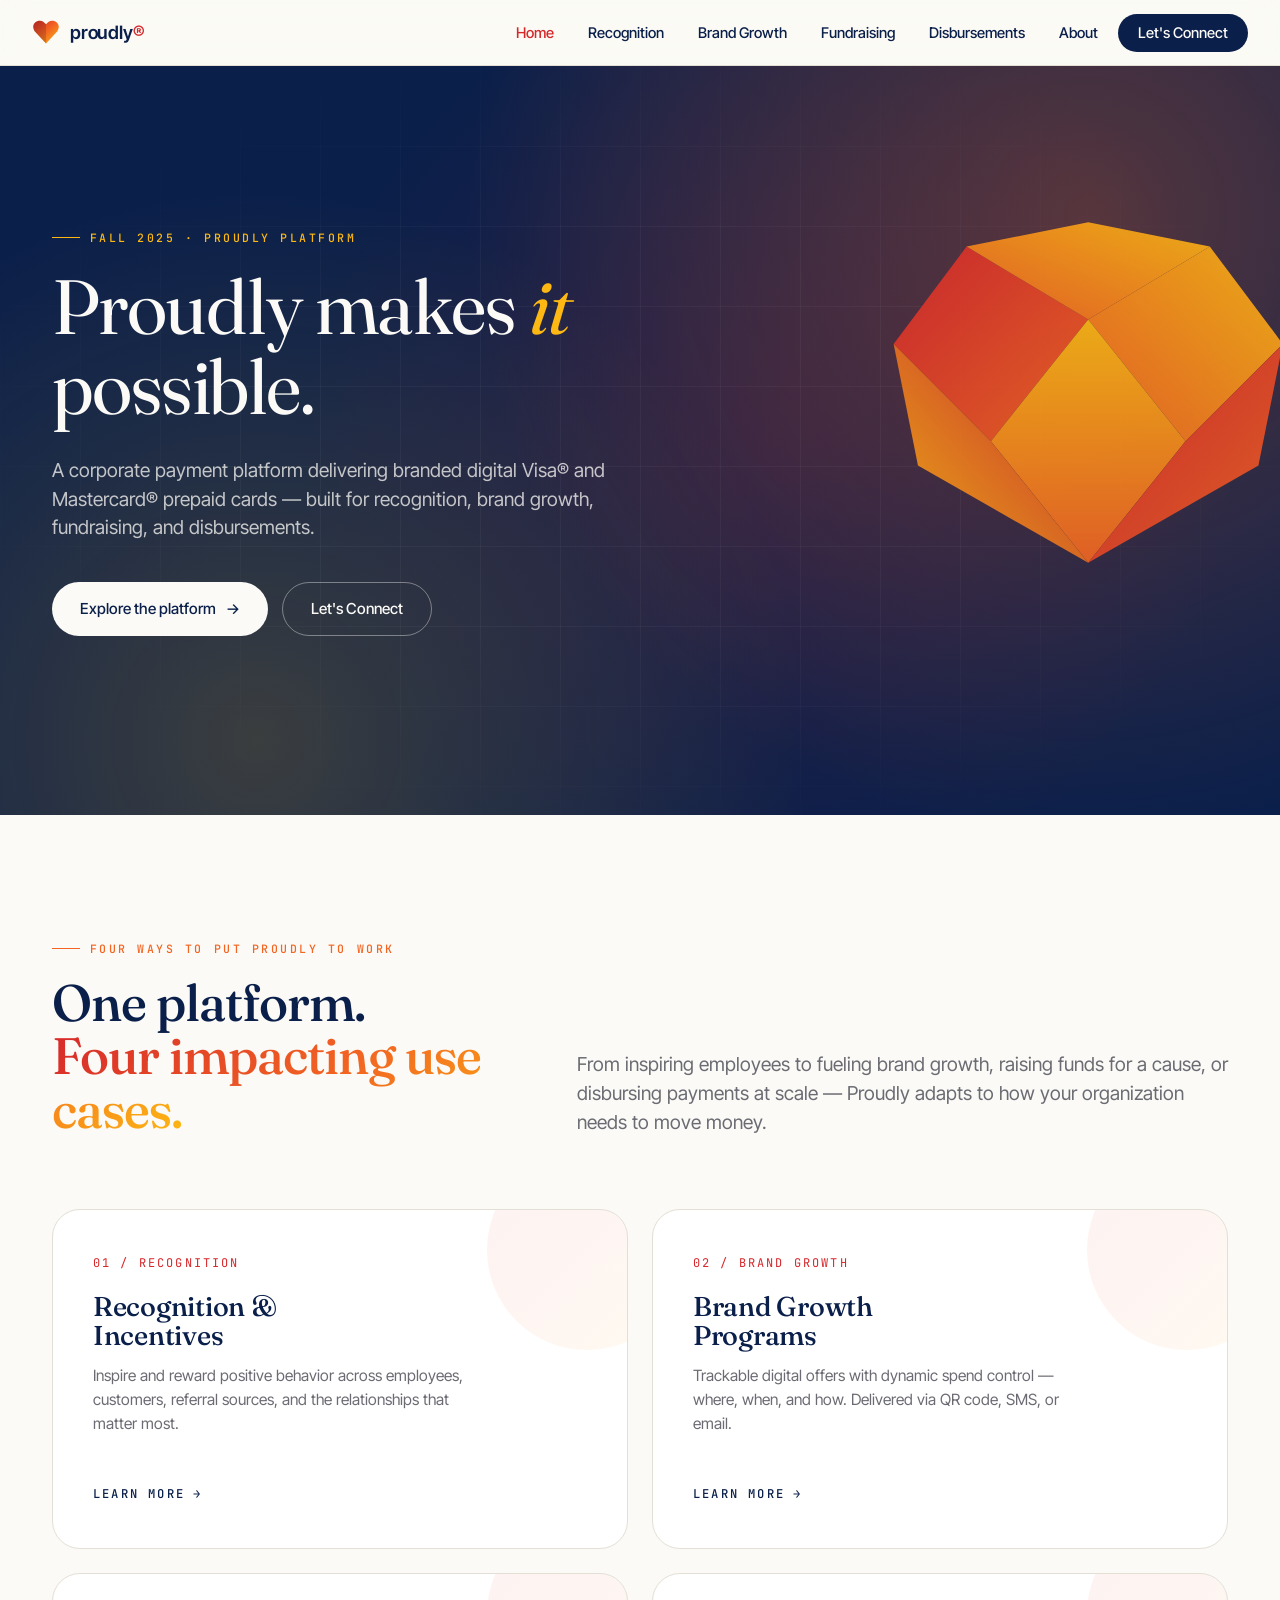
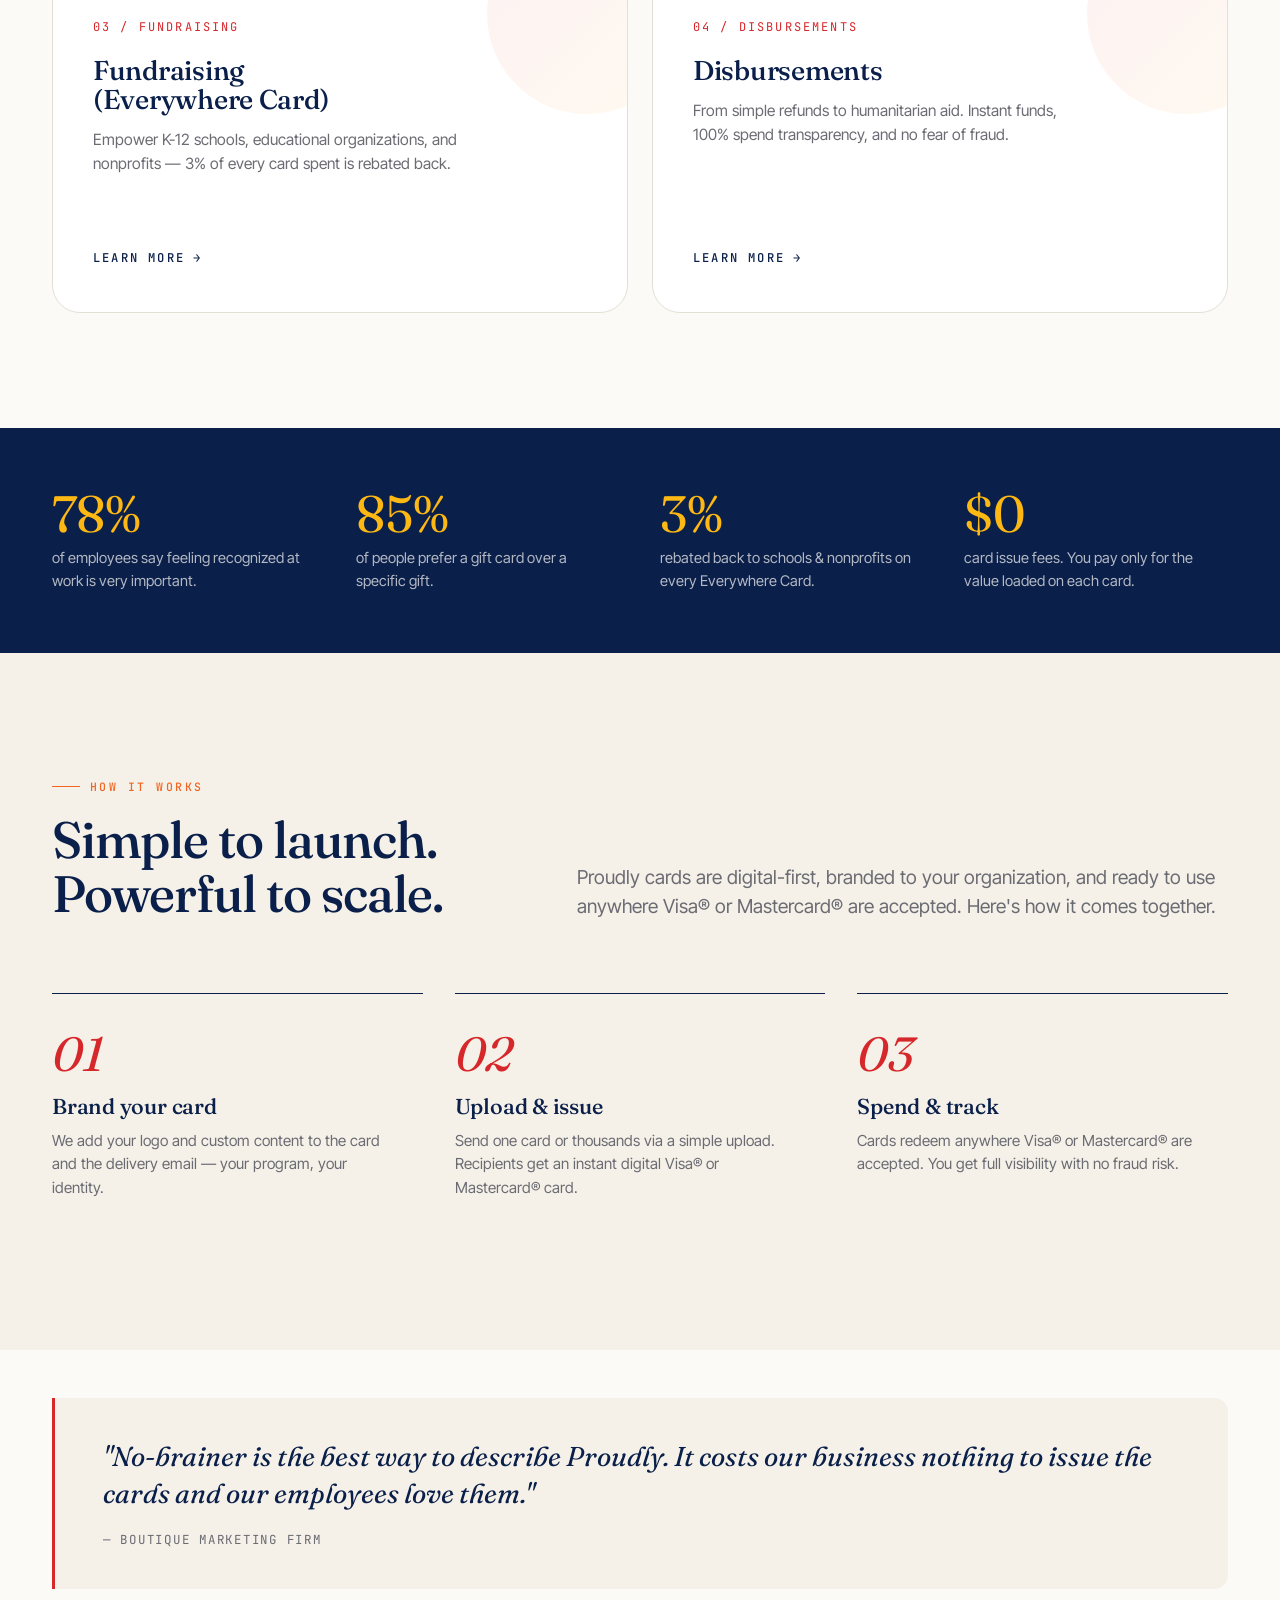
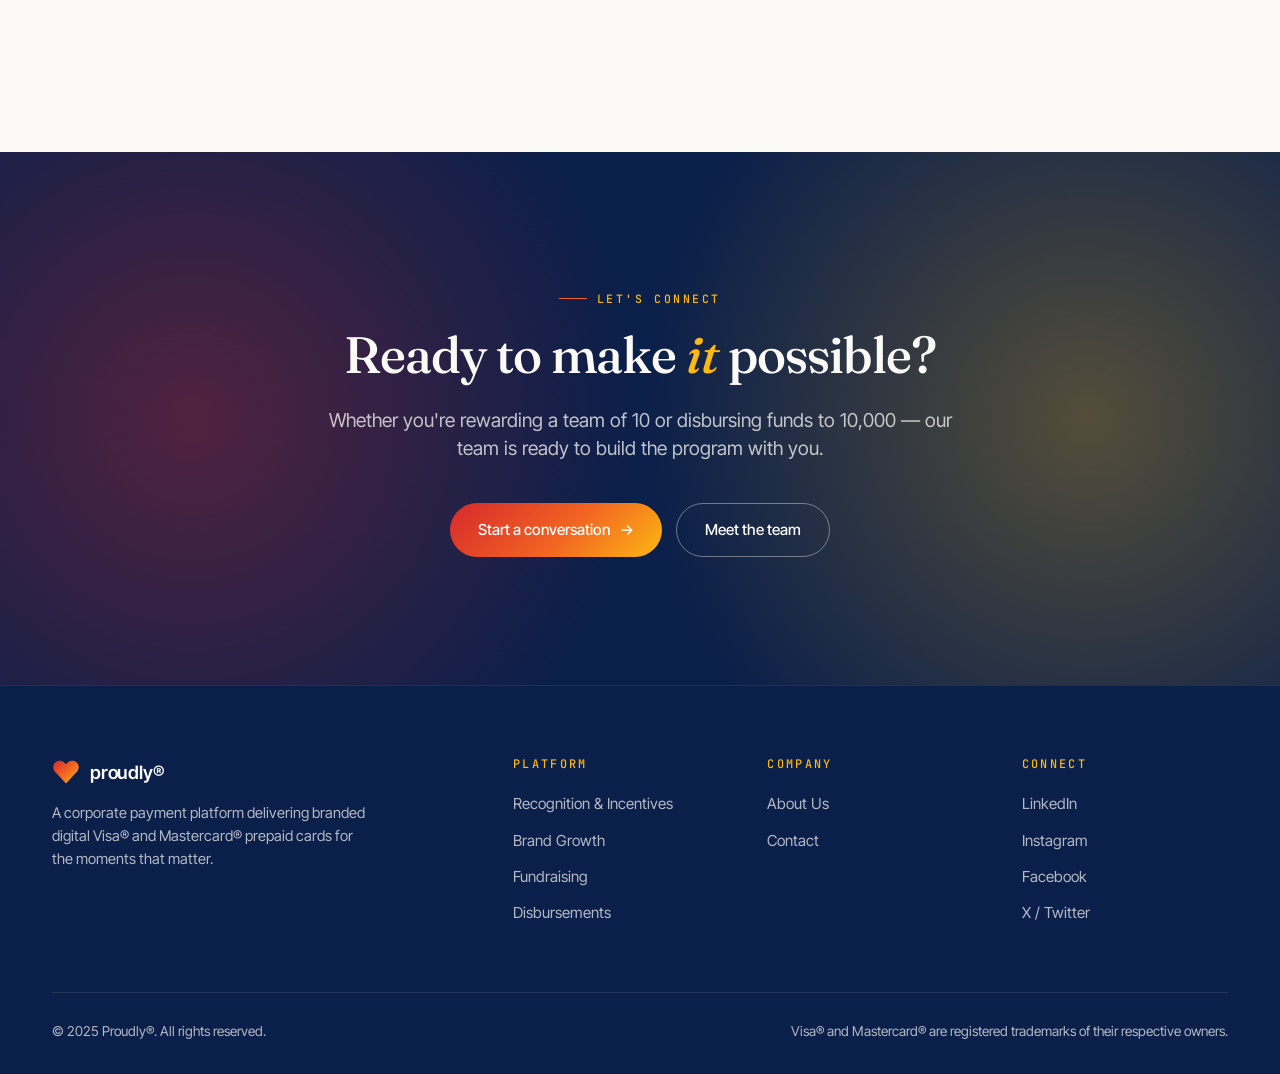
==== files/index.html @ ddd9ad4c "Add files via upload Claude build Proudly website" ====
<!DOCTYPE html>
<html lang="en">
<head>
  <meta charset="UTF-8" />
  <meta name="viewport" content="width=device-width, initial-scale=1" />
  <title>Proudly® — The Corporate Payment Platform That Makes It Possible</title>
  <meta name="description" content="Proudly delivers branded digital Visa® and Mastercard® prepaid cards for recognition, brand growth, fundraising, and disbursements." />
  <link rel="preconnect" href="https://fonts.googleapis.com">
  <link rel="preconnect" href="https://fonts.gstatic.com" crossorigin>
  <link href="https://fonts.googleapis.com/css2?family=Fraunces:ital,opsz,wght@0,9..144,400;0,9..144,500;1,9..144,400&family=Inter+Tight:wght@400;500;600&family=JetBrains+Mono:wght@400;500&display=swap" rel="stylesheet">
  <link rel="stylesheet" href="styles.css" />
</head>
<body>

  <!-- Nav -->
  <nav class="nav">
    <div class="nav-inner">
      <a href="index.html" class="brand">
        <svg class="brand-mark" viewBox="0 0 64 64" xmlns="http://www.w3.org/2000/svg" aria-hidden="true">
          <defs>
            <linearGradient id="h1" x1="0" x2="1" y1="0" y2="1">
              <stop offset="0" stop-color="#d6282b"/><stop offset=".5" stop-color="#f26522"/><stop offset="1" stop-color="#fdb813"/>
            </linearGradient>
          </defs>
          <path fill="url(#h1)" d="M32 58 L6 30 C-2 18 6 6 18 6 C24 6 28 10 32 14 C36 10 40 6 46 6 C58 6 66 18 58 30 Z"/>
          <path fill="rgba(0,0,0,0.15)" d="M32 14 L32 58 L6 30 C-2 18 6 6 18 6 C24 6 28 10 32 14Z"/>
        </svg>
        <span>proudly<span style="color:var(--red)">®</span></span>
      </a>

      <button class="nav-toggle" aria-label="Menu"><span></span><span></span><span></span></button>

      <ul class="nav-links">
        <li><a href="index.html" class="active">Home</a></li>
        <li><a href="recognition.html">Recognition</a></li>
        <li><a href="brand-growth.html">Brand Growth</a></li>
        <li><a href="fundraising.html">Fundraising</a></li>
        <li><a href="disbursements.html">Disbursements</a></li>
        <li><a href="about.html">About</a></li>
        <li><a href="#connect" class="nav-cta">Let's Connect</a></li>
      </ul>
    </div>
  </nav>

  <!-- Hero -->
  <header class="hero">
    <div class="hero-bg"></div>
    <div class="hero-grid"></div>

    <svg class="hero-heart" viewBox="0 0 200 200" xmlns="http://www.w3.org/2000/svg" aria-hidden="true">
      <defs>
        <linearGradient id="facet1" x1="0" x2="1" y1="0" y2="1"><stop offset="0" stop-color="#d6282b"/><stop offset="1" stop-color="#f26522"/></linearGradient>
        <linearGradient id="facet2" x1="0" x2="1" y1="1" y2="0"><stop offset="0" stop-color="#f26522"/><stop offset="1" stop-color="#fdb813"/></linearGradient>
        <linearGradient id="facet3" x1="0" x2="0" y1="0" y2="1"><stop offset="0" stop-color="#fdb813"/><stop offset="1" stop-color="#f26522"/></linearGradient>
        <linearGradient id="facet4" x1="1" x2="0" y1="0" y2="1"><stop offset="0" stop-color="#d6282b"/><stop offset="1" stop-color="#fdb813"/></linearGradient>
      </defs>
      <!-- stylized faceted heart -->
      <g transform="translate(100,100)">
        <polygon points="0,-20 -50,-50 -80,-10 -40,30" fill="url(#facet1)"/>
        <polygon points="0,-20 50,-50 80,-10 40,30" fill="url(#facet2)"/>
        <polygon points="0,-20 -40,30 0,80 40,30" fill="url(#facet3)"/>
        <polygon points="-80,-10 -40,30 0,80 -70,40" fill="url(#facet4)"/>
        <polygon points="80,-10 40,30 0,80 70,40" fill="url(#facet1)"/>
        <polygon points="-50,-50 0,-20 50,-50 0,-60" fill="url(#facet2)"/>
      </g>
    </svg>

    <div class="container hero-inner">
      <span class="eyebrow reveal">FALL 2025 · PROUDLY PLATFORM</span>
      <h1 class="reveal d1" style="margin-top: 20px;">
        Proudly makes <em style="font-style: italic; color: var(--gold);">it</em> possible.
      </h1>
      <p class="lead reveal d2">
        A corporate payment platform delivering branded digital Visa® and Mastercard® prepaid cards — built for recognition, brand growth, fundraising, and disbursements.
      </p>
      <div class="hero-ctas reveal d3">
        <a href="#verticals" class="btn btn-primary">Explore the platform <span class="arrow">→</span></a>
        <a href="#connect" class="btn btn-ghost">Let's Connect</a>
      </div>
    </div>
  </header>

  <!-- Verticals -->
  <section class="verticals" id="verticals">
    <div class="container">
      <div class="section-head">
        <div>
          <span class="eyebrow">Four ways to put Proudly to work</span>
          <h2 style="margin-top: 18px;">One platform.<br/><span class="grad-text">Four impacting use cases.</span></h2>
        </div>
        <p class="lead">
          From inspiring employees to fueling brand growth, raising funds for a cause, or disbursing payments at scale — Proudly adapts to how your organization needs to move money.
        </p>
      </div>

      <div class="verticals-grid">

        <a href="recognition.html" class="vcard">
          <div>
            <div class="vcard-num">01 / RECOGNITION</div>
            <h3>Recognition &amp; Incentives</h3>
            <p>Inspire and reward positive behavior across employees, customers, referral sources, and the relationships that matter most.</p>
          </div>
          <span class="vcard-cta">Learn more <span class="arrow">→</span></span>
        </a>

        <a href="brand-growth.html" class="vcard">
          <div>
            <div class="vcard-num">02 / BRAND GROWTH</div>
            <h3>Brand Growth Programs</h3>
            <p>Trackable digital offers with dynamic spend control — where, when, and how. Delivered via QR code, SMS, or email.</p>
          </div>
          <span class="vcard-cta">Learn more <span class="arrow">→</span></span>
        </a>

        <a href="fundraising.html" class="vcard">
          <div>
            <div class="vcard-num">03 / FUNDRAISING</div>
            <h3>Fundraising (Everywhere Card)</h3>
            <p>Empower K-12 schools, educational organizations, and nonprofits — 3% of every card spent is rebated back.</p>
          </div>
          <span class="vcard-cta">Learn more <span class="arrow">→</span></span>
        </a>

        <a href="disbursements.html" class="vcard">
          <div>
            <div class="vcard-num">04 / DISBURSEMENTS</div>
            <h3>Disbursements</h3>
            <p>From simple refunds to humanitarian aid. Instant funds, 100% spend transparency, and no fear of fraud.</p>
          </div>
          <span class="vcard-cta">Learn more <span class="arrow">→</span></span>
        </a>

      </div>
    </div>
  </section>

  <!-- Stats -->
  <section class="stats">
    <div class="container">
      <div class="stats-grid">
        <div>
          <div class="stat-num">78%</div>
          <div class="stat-label">of employees say feeling recognized at work is very important.</div>
        </div>
        <div>
          <div class="stat-num">85%</div>
          <div class="stat-label">of people prefer a gift card over a specific gift.</div>
        </div>
        <div>
          <div class="stat-num">3%</div>
          <div class="stat-label">rebated back to schools &amp; nonprofits on every Everywhere Card.</div>
        </div>
        <div>
          <div class="stat-num">$0</div>
          <div class="stat-label">card issue fees. You pay only for the value loaded on each card.</div>
        </div>
      </div>
    </div>
  </section>

  <!-- How it works -->
  <section class="howitworks">
    <div class="container">
      <div class="section-head">
        <div>
          <span class="eyebrow">How it works</span>
          <h2 style="margin-top: 18px;">Simple to launch.<br/>Powerful to scale.</h2>
        </div>
        <p class="lead">
          Proudly cards are digital-first, branded to your organization, and ready to use anywhere Visa® or Mastercard® are accepted. Here's how it comes together.
        </p>
      </div>

      <div class="steps">
        <div class="step">
          <div class="step-num">01</div>
          <h3>Brand your card</h3>
          <p>We add your logo and custom content to the card and the delivery email — your program, your identity.</p>
        </div>
        <div class="step">
          <div class="step-num">02</div>
          <h3>Upload &amp; issue</h3>
          <p>Send one card or thousands via a simple upload. Recipients get an instant digital Visa® or Mastercard® card.</p>
        </div>
        <div class="step">
          <div class="step-num">03</div>
          <h3>Spend &amp; track</h3>
          <p>Cards redeem anywhere Visa® or Mastercard® are accepted. You get full visibility with no fraud risk.</p>
        </div>
      </div>
    </div>
  </section>

  <!-- Quote -->
  <section style="background: var(--paper); padding-top: 0;">
    <div class="container">
      <div class="quote-block">
        <blockquote>
          "No-brainer is the best way to describe Proudly. It costs our business nothing to issue the cards and our employees love them."
        </blockquote>
        <cite>— Boutique Marketing Firm</cite>
      </div>
    </div>
  </section>

  <!-- CTA -->
  <section class="cta-strip" id="connect">
    <div class="container">
      <span class="eyebrow" style="color: var(--gold);">Let's connect</span>
      <h2 style="margin-top: 20px;">Ready to make <em style="font-style: italic; color: var(--gold);">it</em> possible?</h2>
      <p class="lead">
        Whether you're rewarding a team of 10 or disbursing funds to 10,000 — our team is ready to build the program with you.
      </p>
      <div style="display: flex; gap: 14px; justify-content: center; flex-wrap: wrap;">
        <a href="mailto:info@proudlygive.com" class="btn btn-warm">Start a conversation <span class="arrow">→</span></a>
        <a href="about.html" class="btn btn-ghost" style="border-color: rgba(251,250,246,0.4); color: var(--paper);">Meet the team</a>
      </div>
    </div>
  </section>

  <!-- Footer -->
  <footer class="footer">
    <div class="container">
      <div class="footer-grid">
        <div class="footer-brand">
          <div class="brand" style="color: var(--paper);">
            <svg class="brand-mark" viewBox="0 0 64 64" xmlns="http://www.w3.org/2000/svg" aria-hidden="true">
              <defs><linearGradient id="hf1" x1="0" x2="1" y1="0" y2="1"><stop offset="0" stop-color="#d6282b"/><stop offset=".5" stop-color="#f26522"/><stop offset="1" stop-color="#fdb813"/></linearGradient></defs>
              <path fill="url(#hf1)" d="M32 58 L6 30 C-2 18 6 6 18 6 C24 6 28 10 32 14 C36 10 40 6 46 6 C58 6 66 18 58 30 Z"/>
            </svg>
            <span>proudly®</span>
          </div>
          <p>A corporate payment platform delivering branded digital Visa® and Mastercard® prepaid cards for the moments that matter.</p>
        </div>
        <div class="footer-col">
          <h4>Platform</h4>
          <ul>
            <li><a href="recognition.html">Recognition &amp; Incentives</a></li>
            <li><a href="brand-growth.html">Brand Growth</a></li>
            <li><a href="fundraising.html">Fundraising</a></li>
            <li><a href="disbursements.html">Disbursements</a></li>
          </ul>
        </div>
        <div class="footer-col">
          <h4>Company</h4>
          <ul>
            <li><a href="about.html">About Us</a></li>
            <li><a href="mailto:info@proudlygive.com">Contact</a></li>
          </ul>
        </div>
        <div class="footer-col">
          <h4>Connect</h4>
          <ul>
            <li><a href="#">LinkedIn</a></li>
            <li><a href="#">Instagram</a></li>
            <li><a href="#">Facebook</a></li>
            <li><a href="#">X / Twitter</a></li>
          </ul>
        </div>
      </div>
      <div class="footer-bottom">
        <div>© 2025 Proudly®. All rights reserved.</div>
        <div>Visa® and Mastercard® are registered trademarks of their respective owners.</div>
      </div>
    </div>
  </footer>

  <script src="script.js"></script>
</body>
</html>
---- files/styles.css ----
/* =========================================================
   Proudly — Site Stylesheet
   Palette drawn from the existing brand: deep navy base,
   with a warm gradient (red → orange → gold) lifted from
   the faceted heart logo.
   ========================================================= */

:root {
  --navy-950: #0a1f4a;
  --navy-900: #0e2555;
  --navy-800: #163373;
  --navy-700: #1f4499;
  --ink: #0a1f4a;

  --red: #d6282b;
  --orange: #f26522;
  --gold: #fdb813;

  --paper: #fbfaf6;
  --cream: #f5f1e8;
  --line: #e3dfd4;
  --muted: #6b6b73;

  --warm-gradient: linear-gradient(135deg, #d6282b 0%, #f26522 55%, #fdb813 100%);
  --warm-gradient-soft: linear-gradient(135deg, rgba(214,40,43,.08), rgba(253,184,19,.08));

  --serif: 'Fraunces', 'Playfair Display', Georgia, serif;
  --sans: 'Inter Tight', 'Helvetica Neue', Arial, sans-serif;
  --mono: 'JetBrains Mono', ui-monospace, monospace;

  --radius-sm: 6px;
  --radius: 14px;
  --radius-lg: 28px;

  --shadow-soft: 0 10px 40px -20px rgba(10, 31, 74, 0.25);
  --shadow-card: 0 24px 60px -30px rgba(10, 31, 74, 0.35);
}

* { box-sizing: border-box; margin: 0; padding: 0; }

html { scroll-behavior: smooth; -webkit-font-smoothing: antialiased; }

body {
  font-family: var(--sans);
  color: var(--ink);
  background: var(--paper);
  line-height: 1.55;
  font-size: 17px;
  overflow-x: hidden;
}

img { max-width: 100%; display: block; }
a { color: inherit; text-decoration: none; }

/* ---------- Typography ---------- */

h1, h2, h3, h4 {
  font-family: var(--serif);
  font-weight: 500;
  letter-spacing: -0.02em;
  line-height: 1.05;
  color: var(--ink);
}

h1 { font-size: clamp(2.6rem, 6vw, 5.4rem); font-weight: 400; }
h2 { font-size: clamp(2rem, 4vw, 3.4rem); }
h3 { font-size: clamp(1.3rem, 2vw, 1.7rem); letter-spacing: -0.01em; }

.eyebrow {
  font-family: var(--mono);
  font-size: 0.72rem;
  text-transform: uppercase;
  letter-spacing: 0.22em;
  color: var(--orange);
  font-weight: 500;
  display: inline-flex;
  align-items: center;
  gap: 0.6rem;
}

.eyebrow::before {
  content: '';
  display: inline-block;
  width: 28px;
  height: 1px;
  background: var(--orange);
}

.lead {
  font-size: clamp(1.1rem, 1.5vw, 1.35rem);
  color: var(--muted);
  max-width: 60ch;
  line-height: 1.5;
}

/* gradient text utility */
.grad-text {
  background: var(--warm-gradient);
  -webkit-background-clip: text;
  background-clip: text;
  color: transparent;
}

/* ---------- Layout ---------- */

.container {
  width: 100%;
  max-width: 1240px;
  margin: 0 auto;
  padding: 0 32px;
}

section { padding: clamp(64px, 9vw, 140px) 0; }

/* ---------- Navigation ---------- */

.nav {
  position: sticky;
  top: 0;
  z-index: 100;
  background: rgba(251, 250, 246, 0.82);
  backdrop-filter: saturate(1.4) blur(14px);
  -webkit-backdrop-filter: saturate(1.4) blur(14px);
  border-bottom: 1px solid var(--line);
}

.nav-inner {
  display: flex;
  align-items: center;
  justify-content: space-between;
  padding: 18px 32px;
  max-width: 1400px;
  margin: 0 auto;
}

.brand {
  display: flex;
  align-items: center;
  gap: 10px;
  font-family: var(--sans);
  font-weight: 600;
  font-size: 1.15rem;
  letter-spacing: -0.01em;
}

.brand-mark {
  width: 28px; height: 28px;
  flex-shrink: 0;
}

.nav-links {
  display: flex;
  gap: 6px;
  align-items: center;
  list-style: none;
}

.nav-links a {
  padding: 8px 14px;
  font-size: 0.92rem;
  font-weight: 500;
  color: var(--ink);
  border-radius: 999px;
  transition: background 0.2s ease, color 0.2s ease;
}

.nav-links a:hover { background: rgba(10,31,74,0.06); }
.nav-links a.active { color: var(--red); }

.nav-cta {
  padding: 10px 20px !important;
  background: var(--ink);
  color: var(--paper) !important;
  font-weight: 500;
}
.nav-cta:hover { background: var(--red) !important; }

.nav-toggle {
  display: none;
  background: none;
  border: 0;
  cursor: pointer;
  padding: 6px;
}

.nav-toggle span {
  display: block;
  width: 22px; height: 2px;
  background: var(--ink);
  margin: 4px 0;
  transition: transform 0.3s ease;
}

@media (max-width: 860px) {
  .nav-links {
    display: none;
    position: absolute;
    top: 100%; left: 0; right: 0;
    flex-direction: column;
    background: var(--paper);
    padding: 14px 22px;
    border-bottom: 1px solid var(--line);
  }
  .nav-links.open { display: flex; }
  .nav-links a { width: 100%; }
  .nav-toggle { display: block; }
}

/* ---------- Buttons ---------- */

.btn {
  display: inline-flex;
  align-items: center;
  gap: 10px;
  padding: 14px 28px;
  font-family: var(--sans);
  font-weight: 500;
  font-size: 0.95rem;
  border-radius: 999px;
  border: 0;
  cursor: pointer;
  transition: transform 0.2s ease, box-shadow 0.2s ease, background 0.2s ease;
}

.btn-primary {
  background: var(--ink);
  color: var(--paper);
}
.btn-primary:hover {
  background: var(--red);
  transform: translateY(-2px);
  box-shadow: 0 14px 30px -12px rgba(214,40,43,0.5);
}

.btn-ghost {
  background: transparent;
  color: var(--ink);
  border: 1px solid var(--ink);
}
.btn-ghost:hover { background: var(--ink); color: var(--paper); }

.btn-warm {
  background: var(--warm-gradient);
  color: #fff;
}
.btn-warm:hover {
  transform: translateY(-2px);
  box-shadow: 0 18px 40px -14px rgba(242,101,34,0.55);
}

.btn .arrow {
  display: inline-block;
  transition: transform 0.25s ease;
}
.btn:hover .arrow { transform: translateX(4px); }

/* ---------- Hero ---------- */

.hero {
  position: relative;
  background: var(--ink);
  color: var(--paper);
  overflow: hidden;
  padding: clamp(80px, 12vw, 160px) 0 clamp(100px, 14vw, 180px);
}

.hero-bg {
  position: absolute;
  inset: 0;
  background:
    radial-gradient(circle at 85% 20%, rgba(242,101,34,0.32), transparent 50%),
    radial-gradient(circle at 20% 90%, rgba(253,184,19,0.2), transparent 45%),
    radial-gradient(circle at 60% 50%, rgba(214,40,43,0.15), transparent 55%);
  pointer-events: none;
}

.hero-grid {
  position: absolute;
  inset: 0;
  background-image:
    linear-gradient(rgba(255,255,255,0.04) 1px, transparent 1px),
    linear-gradient(90deg, rgba(255,255,255,0.04) 1px, transparent 1px);
  background-size: 80px 80px;
  pointer-events: none;
  mask-image: radial-gradient(ellipse at center, black 40%, transparent 80%);
}

.hero-inner {
  position: relative;
  z-index: 2;
}

.hero h1 {
  color: var(--paper);
  max-width: 16ch;
}

.hero .lead {
  color: rgba(251, 250, 246, 0.75);
  margin-top: 28px;
  max-width: 52ch;
}

.hero .eyebrow { color: var(--gold); }
.hero .eyebrow::before { background: var(--gold); }

.hero-ctas {
  display: flex;
  gap: 14px;
  flex-wrap: wrap;
  margin-top: 40px;
}

.hero .btn-primary {
  background: var(--paper);
  color: var(--ink);
}
.hero .btn-primary:hover { background: var(--gold); color: var(--ink); }

.hero .btn-ghost {
  border-color: rgba(251,250,246,0.4);
  color: var(--paper);
}
.hero .btn-ghost:hover { background: var(--paper); color: var(--ink); border-color: var(--paper); }

/* hero floating heart */
.hero-heart {
  position: absolute;
  right: -4%;
  top: 8%;
  width: clamp(260px, 38vw, 520px);
  opacity: 0.9;
  animation: float 9s ease-in-out infinite;
  z-index: 1;
}

@keyframes float {
  0%, 100% { transform: translateY(0) rotate(-6deg); }
  50%      { transform: translateY(-18px) rotate(-2deg); }
}

/* ---------- Page Intro (non-home) ---------- */

.page-intro {
  background: var(--ink);
  color: var(--paper);
  padding: clamp(80px, 10vw, 140px) 0 clamp(60px, 8vw, 100px);
  position: relative;
  overflow: hidden;
}

.page-intro::before {
  content: '';
  position: absolute;
  inset: 0;
  background: radial-gradient(circle at 80% 30%, rgba(242,101,34,0.25), transparent 55%);
}

.page-intro .container { position: relative; z-index: 2; }
.page-intro h1 { color: var(--paper); max-width: 18ch; }
.page-intro .lead { color: rgba(251,250,246,0.72); margin-top: 24px; }
.page-intro .eyebrow { color: var(--gold); }
.page-intro .eyebrow::before { background: var(--gold); }

.breadcrumb {
  font-family: var(--mono);
  font-size: 0.74rem;
  letter-spacing: 0.18em;
  text-transform: uppercase;
  color: rgba(251,250,246,0.55);
  margin-bottom: 32px;
}
.breadcrumb a { color: var(--gold); }
.breadcrumb span { margin: 0 10px; opacity: 0.5; }

/* ---------- Verticals (home grid) ---------- */

.verticals {
  background: var(--paper);
}

.section-head {
  display: grid;
  grid-template-columns: 1fr 1.4fr;
  gap: 60px;
  margin-bottom: 72px;
  align-items: end;
}

@media (max-width: 820px) {
  .section-head { grid-template-columns: 1fr; gap: 24px; }
}

.verticals-grid {
  display: grid;
  grid-template-columns: repeat(2, 1fr);
  gap: 24px;
}

@media (max-width: 780px) {
  .verticals-grid { grid-template-columns: 1fr; }
}

.vcard {
  position: relative;
  background: #fff;
  border: 1px solid var(--line);
  border-radius: var(--radius-lg);
  padding: 44px 40px;
  min-height: 340px;
  display: flex;
  flex-direction: column;
  justify-content: space-between;
  overflow: hidden;
  transition: transform 0.35s ease, box-shadow 0.35s ease, border-color 0.35s ease;
}

.vcard::after {
  content: '';
  position: absolute;
  right: -60px; top: -60px;
  width: 200px; height: 200px;
  border-radius: 50%;
  background: var(--warm-gradient);
  opacity: 0.06;
  transition: opacity 0.4s ease, transform 0.4s ease;
}

.vcard:hover {
  transform: translateY(-6px);
  box-shadow: var(--shadow-card);
  border-color: transparent;
}

.vcard:hover::after { opacity: 0.14; transform: scale(1.25); }

.vcard-num {
  font-family: var(--mono);
  font-size: 0.75rem;
  color: var(--red);
  letter-spacing: 0.18em;
  margin-bottom: 20px;
}

.vcard h3 {
  font-size: 1.7rem;
  margin-bottom: 14px;
  max-width: 14ch;
}

.vcard p {
  color: var(--muted);
  font-size: 0.97rem;
  max-width: 42ch;
  margin-bottom: 28px;
}

.vcard-cta {
  display: inline-flex;
  align-items: center;
  gap: 8px;
  font-family: var(--mono);
  font-size: 0.76rem;
  letter-spacing: 0.18em;
  text-transform: uppercase;
  color: var(--ink);
  font-weight: 500;
  align-self: flex-start;
  position: relative;
  z-index: 2;
}

.vcard-cta .arrow { transition: transform 0.25s ease; }
.vcard:hover .vcard-cta { color: var(--red); }
.vcard:hover .vcard-cta .arrow { transform: translateX(4px); }

/* ---------- How it Works / steps ---------- */

.howitworks { background: var(--cream); }

.steps {
  display: grid;
  grid-template-columns: repeat(3, 1fr);
  gap: 32px;
  margin-top: 56px;
}

@media (max-width: 780px) {
  .steps { grid-template-columns: 1fr; }
}

.step {
  padding: 36px 32px 36px 0;
  border-top: 1px solid var(--ink);
  position: relative;
}

.step-num {
  font-family: var(--serif);
  font-size: 3rem;
  font-style: italic;
  color: var(--red);
  line-height: 1;
  margin-bottom: 18px;
}

.step h3 { font-size: 1.35rem; margin-bottom: 10px; }
.step p { color: var(--muted); font-size: 0.95rem; }

/* ---------- Stats bar ---------- */

.stats {
  background: var(--ink);
  color: var(--paper);
  padding: 60px 0;
}

.stats-grid {
  display: grid;
  grid-template-columns: repeat(4, 1fr);
  gap: 40px;
  text-align: left;
}

@media (max-width: 820px) {
  .stats-grid { grid-template-columns: repeat(2, 1fr); gap: 32px; }
}

.stat-num {
  font-family: var(--serif);
  font-size: clamp(2.4rem, 4vw, 3.4rem);
  font-weight: 400;
  color: var(--gold);
  line-height: 1;
  margin-bottom: 8px;
}

.stat-label {
  font-size: 0.92rem;
  color: rgba(251,250,246,0.7);
  max-width: 28ch;
}

/* ---------- Feature (vertical page) ---------- */

.feature {
  display: grid;
  grid-template-columns: 1fr 1fr;
  gap: 80px;
  align-items: center;
}
@media (max-width: 900px) {
  .feature { grid-template-columns: 1fr; gap: 40px; }
}
.feature.reverse { direction: rtl; }
.feature.reverse > * { direction: ltr; }

.feature-visual {
  aspect-ratio: 4 / 5;
  border-radius: var(--radius-lg);
  background: var(--warm-gradient);
  position: relative;
  overflow: hidden;
  box-shadow: var(--shadow-card);
}

.feature-visual::before {
  content: '';
  position: absolute;
  inset: 0;
  background: radial-gradient(circle at 30% 20%, rgba(255,255,255,0.5), transparent 45%);
  mix-blend-mode: overlay;
}

.feature-visual .tag {
  position: absolute;
  top: 32px; left: 32px;
  font-family: var(--mono);
  font-size: 0.75rem;
  letter-spacing: 0.2em;
  text-transform: uppercase;
  color: rgba(10,31,74,0.8);
  background: rgba(255,255,255,0.8);
  padding: 8px 16px;
  border-radius: 999px;
  backdrop-filter: blur(8px);
}

.feature-visual .bignum {
  position: absolute;
  bottom: 40px; left: 32px; right: 32px;
  font-family: var(--serif);
  font-size: clamp(3rem, 8vw, 6rem);
  color: #fff;
  line-height: 0.95;
  font-style: italic;
}

.feature-body h2 { margin-bottom: 24px; }
.feature-body p { color: var(--muted); margin-bottom: 16px; }
.feature-body .eyebrow { margin-bottom: 18px; }

.bullets {
  list-style: none;
  margin-top: 24px;
}
.bullets li {
  padding-left: 32px;
  position: relative;
  margin-bottom: 14px;
  font-size: 1rem;
}
.bullets li::before {
  content: '';
  position: absolute;
  left: 0; top: 0.55em;
  width: 18px; height: 2px;
  background: var(--warm-gradient);
  border-radius: 2px;
}

/* ---------- Use case cards ---------- */

.usecases {
  display: grid;
  grid-template-columns: repeat(3, 1fr);
  gap: 24px;
  margin-top: 48px;
}
@media (max-width: 820px) { .usecases { grid-template-columns: 1fr; } }

.usecase {
  background: #fff;
  border: 1px solid var(--line);
  border-radius: var(--radius);
  padding: 32px;
  transition: transform 0.3s ease, border-color 0.3s ease;
}
.usecase:hover { transform: translateY(-4px); border-color: var(--orange); }

.usecase .icon {
  width: 48px; height: 48px;
  border-radius: 12px;
  background: var(--warm-gradient-soft);
  display: flex;
  align-items: center;
  justify-content: center;
  margin-bottom: 20px;
}

.usecase h4 {
  font-family: var(--sans);
  font-size: 1.1rem;
  font-weight: 600;
  margin-bottom: 8px;
}

.usecase p { font-size: 0.94rem; color: var(--muted); }

/* ---------- Quote block ---------- */

.quote-block {
  background: var(--cream);
  border-left: 3px solid var(--red);
  padding: 40px 48px;
  border-radius: 0 var(--radius) var(--radius) 0;
  margin: 48px 0;
}
.quote-block blockquote {
  font-family: var(--serif);
  font-size: clamp(1.3rem, 2.2vw, 1.7rem);
  font-style: italic;
  line-height: 1.35;
  color: var(--ink);
}
.quote-block cite {
  display: block;
  margin-top: 18px;
  font-family: var(--mono);
  font-size: 0.78rem;
  letter-spacing: 0.14em;
  text-transform: uppercase;
  color: var(--muted);
  font-style: normal;
}

/* ---------- About page ---------- */

.manifesto p {
  font-family: var(--serif);
  font-size: clamp(1.4rem, 2.4vw, 2rem);
  line-height: 1.35;
  max-width: 22ch;
  margin-bottom: 28px;
}
.manifesto p:last-child { max-width: 28ch; color: var(--muted); font-style: italic; }

.values {
  display: grid;
  grid-template-columns: repeat(3, 1fr);
  gap: 2px;
  margin-top: 56px;
  background: var(--line);
  border-radius: var(--radius-lg);
  overflow: hidden;
}
@media (max-width: 820px) { .values { grid-template-columns: 1fr; } }

.value {
  background: var(--paper);
  padding: 44px 32px;
}
.value-num {
  font-family: var(--mono);
  font-size: 0.72rem;
  letter-spacing: 0.2em;
  color: var(--red);
  margin-bottom: 18px;
}
.value h3 { font-size: 1.4rem; margin-bottom: 12px; }
.value p { color: var(--muted); font-size: 0.96rem; }

.founders {
  display: grid;
  grid-template-columns: repeat(2, 1fr);
  gap: 40px;
  margin-top: 56px;
}
@media (max-width: 720px) { .founders { grid-template-columns: 1fr; } }

.founder {
  background: #fff;
  border: 1px solid var(--line);
  border-radius: var(--radius-lg);
  padding: 40px;
}
.founder-avatar {
  width: 80px; height: 80px;
  border-radius: 50%;
  background: var(--warm-gradient);
  display: flex;
  align-items: center;
  justify-content: center;
  color: #fff;
  font-family: var(--serif);
  font-size: 1.7rem;
  font-style: italic;
  margin-bottom: 24px;
}
.founder h3 { font-size: 1.5rem; margin-bottom: 6px; }
.founder .role {
  font-family: var(--mono);
  font-size: 0.78rem;
  letter-spacing: 0.16em;
  text-transform: uppercase;
  color: var(--orange);
  margin-bottom: 20px;
}
.founder p { color: var(--muted); font-size: 0.96rem; }

/* ---------- CTA strip ---------- */

.cta-strip {
  background: var(--ink);
  color: var(--paper);
  padding: clamp(80px, 10vw, 140px) 0;
  position: relative;
  overflow: hidden;
}
.cta-strip::before {
  content: '';
  position: absolute;
  inset: 0;
  background:
    radial-gradient(circle at 15% 50%, rgba(214,40,43,0.35), transparent 40%),
    radial-gradient(circle at 85% 50%, rgba(253,184,19,0.3), transparent 40%);
}
.cta-strip .container { position: relative; z-index: 2; text-align: center; }
.cta-strip h2 { color: var(--paper); max-width: 18ch; margin: 0 auto 24px; }
.cta-strip .lead { color: rgba(251,250,246,0.75); margin: 0 auto 40px; }

/* ---------- Footer ---------- */

.footer {
  background: var(--ink);
  color: rgba(251,250,246,0.7);
  padding: 72px 0 32px;
  border-top: 1px solid rgba(251,250,246,0.08);
}

.footer-grid {
  display: grid;
  grid-template-columns: 2fr 1fr 1fr 1fr;
  gap: 48px;
  margin-bottom: 56px;
}

@media (max-width: 780px) {
  .footer-grid { grid-template-columns: 1fr 1fr; gap: 32px; }
}

.footer-brand .brand { color: var(--paper); margin-bottom: 16px; }
.footer-brand p { font-size: 0.92rem; max-width: 36ch; }

.footer-col h4 {
  font-family: var(--mono);
  font-size: 0.74rem;
  letter-spacing: 0.2em;
  text-transform: uppercase;
  color: var(--gold);
  margin-bottom: 20px;
  font-weight: 500;
}

.footer-col ul { list-style: none; }
.footer-col li { margin-bottom: 10px; }
.footer-col a { font-size: 0.95rem; transition: color 0.2s ease; }
.footer-col a:hover { color: var(--paper); }

.footer-bottom {
  padding-top: 28px;
  border-top: 1px solid rgba(251,250,246,0.1);
  display: flex;
  justify-content: space-between;
  flex-wrap: wrap;
  gap: 16px;
  font-size: 0.85rem;
}

/* ---------- Reveal on load ---------- */

.reveal {
  opacity: 0;
  transform: translateY(20px);
  animation: reveal 0.8s cubic-bezier(0.2, 0.8, 0.2, 1) forwards;
}
.reveal.d1 { animation-delay: 0.1s; }
.reveal.d2 { animation-delay: 0.2s; }
.reveal.d3 { animation-delay: 0.3s; }
.reveal.d4 { animation-delay: 0.4s; }

@keyframes reveal {
  to { opacity: 1; transform: translateY(0); }
}
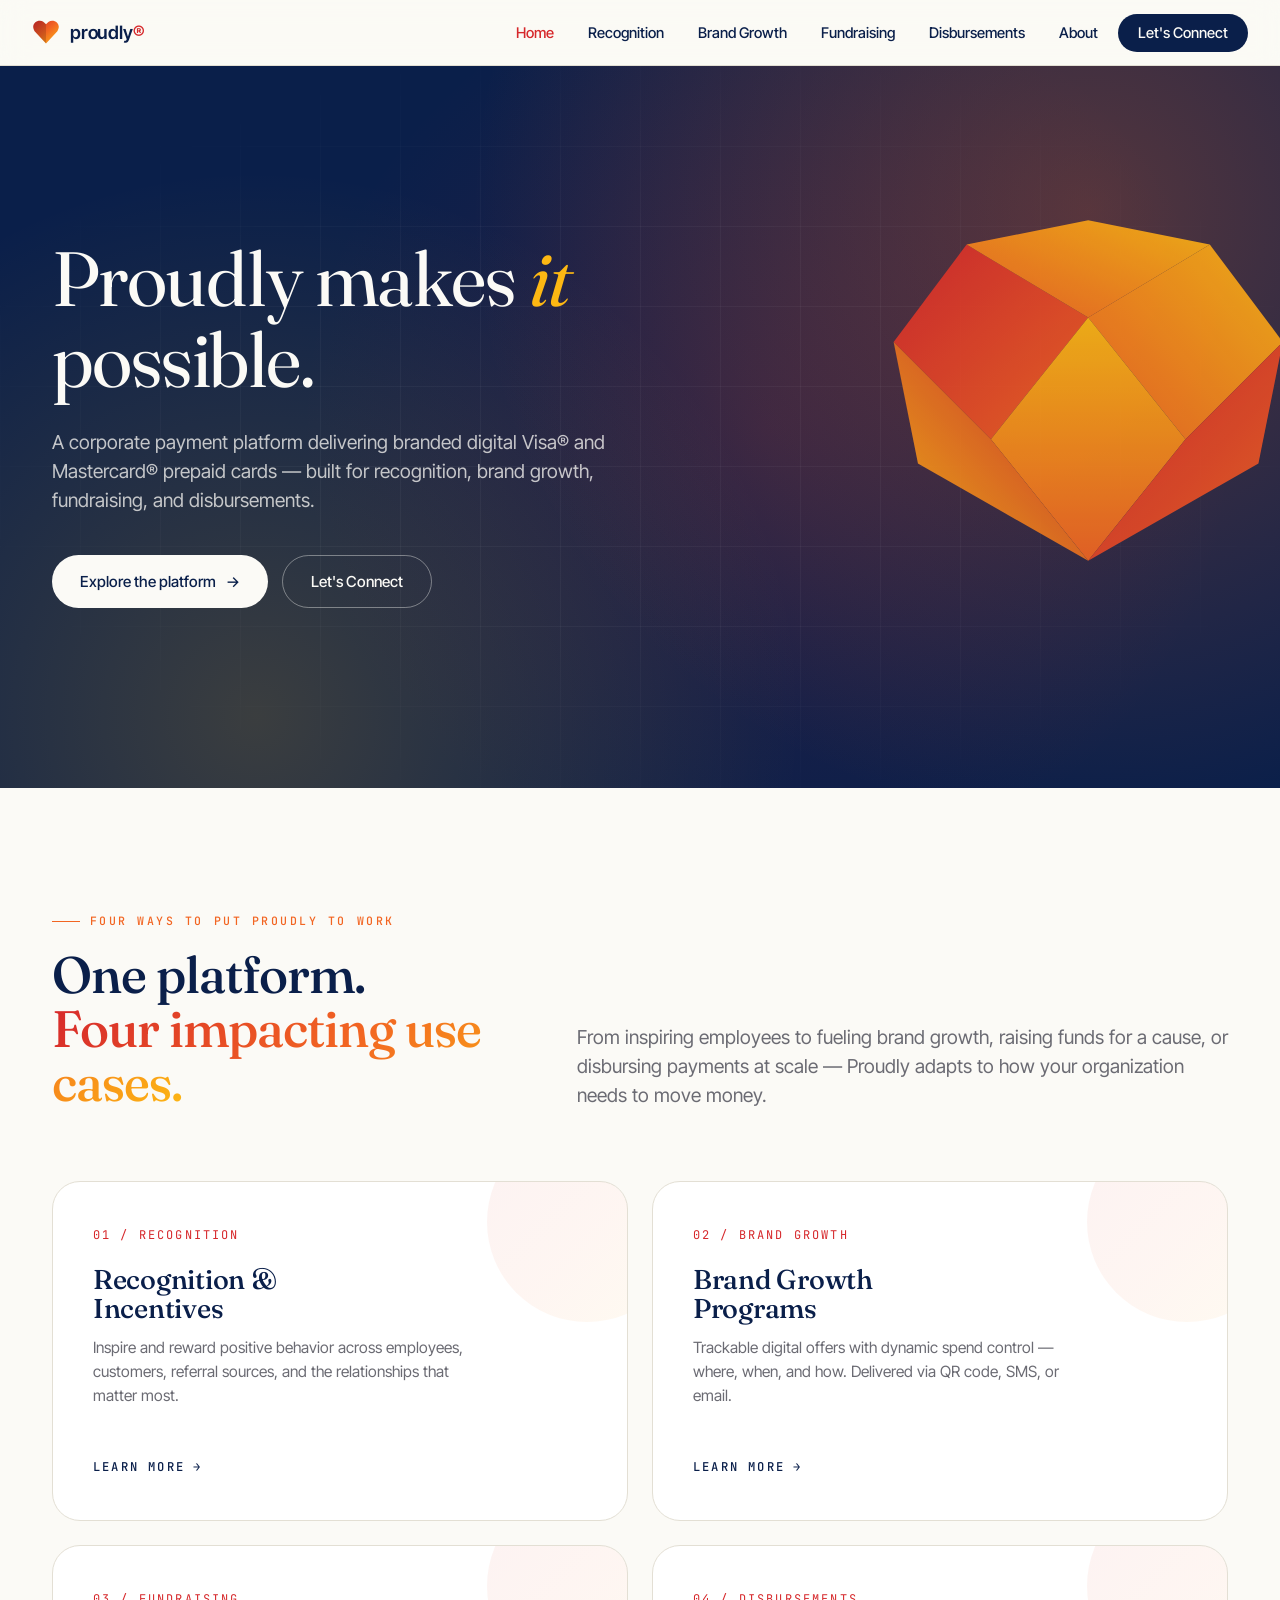
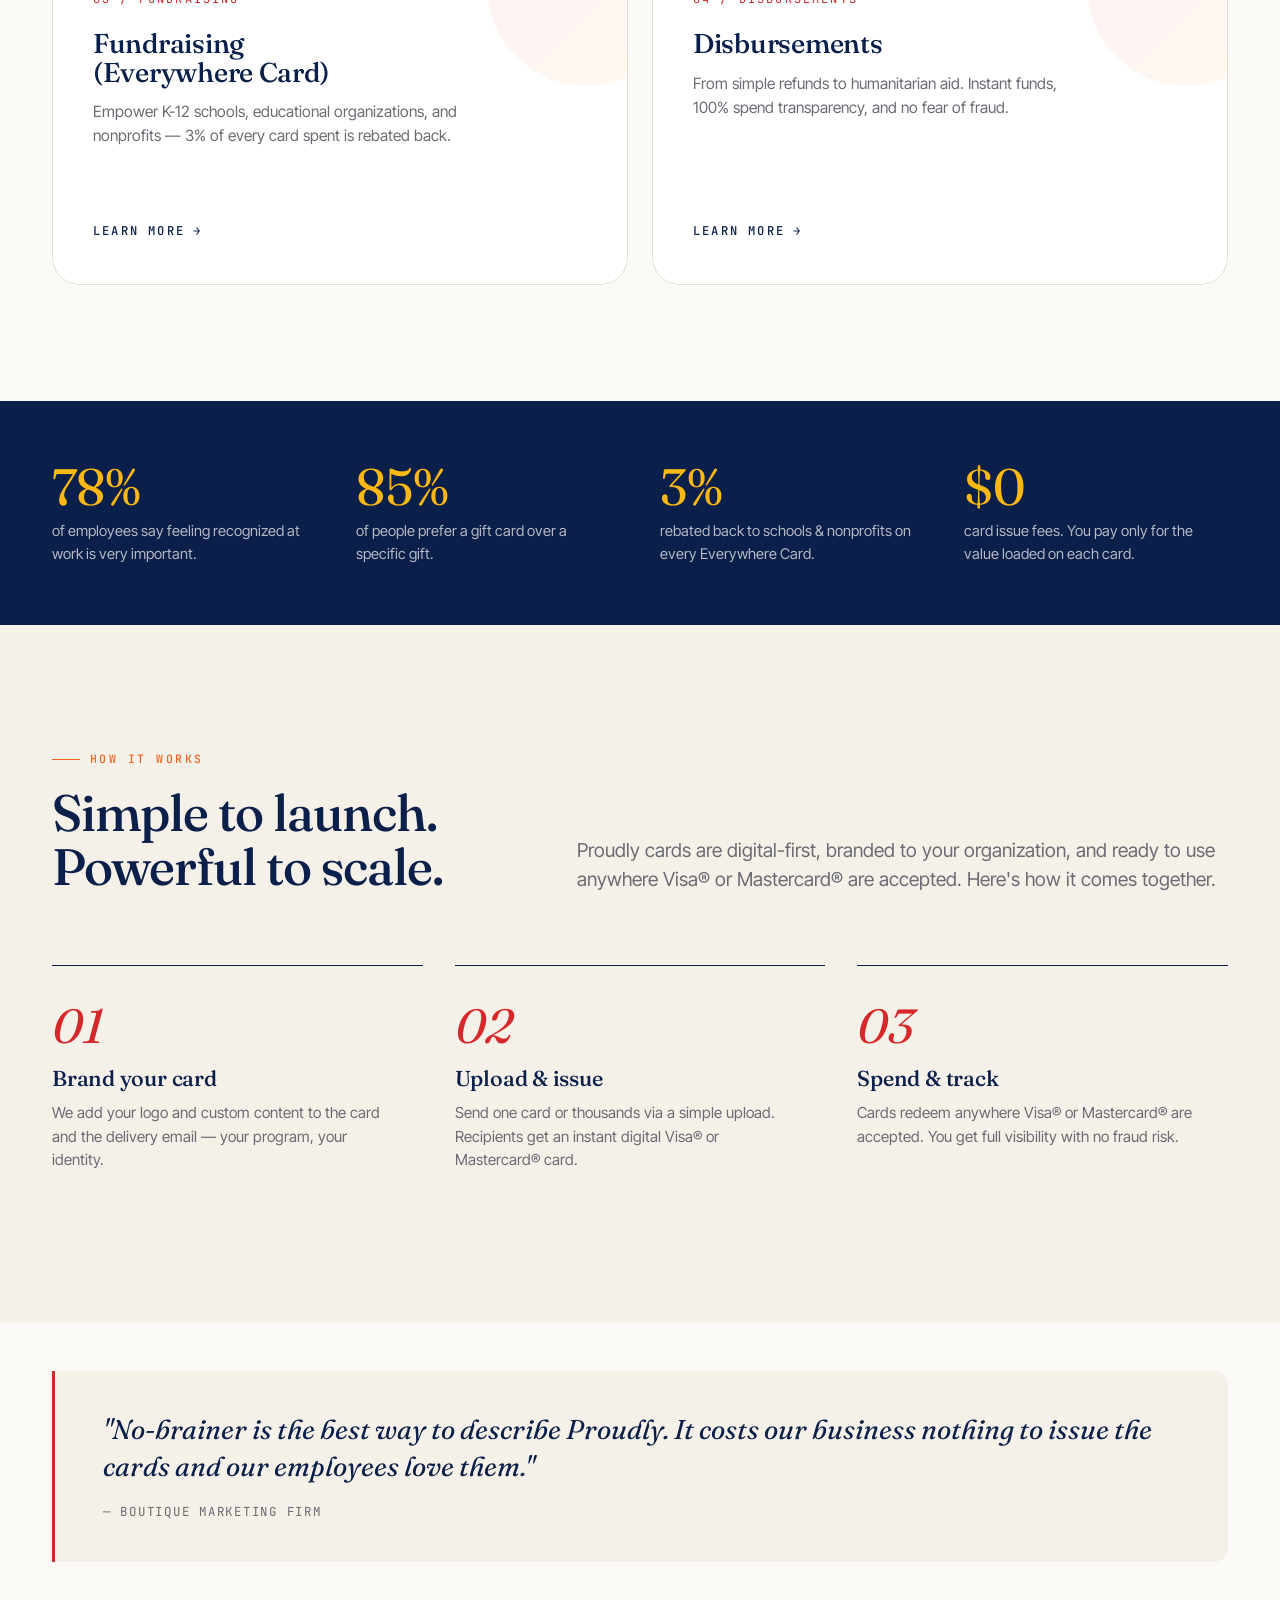
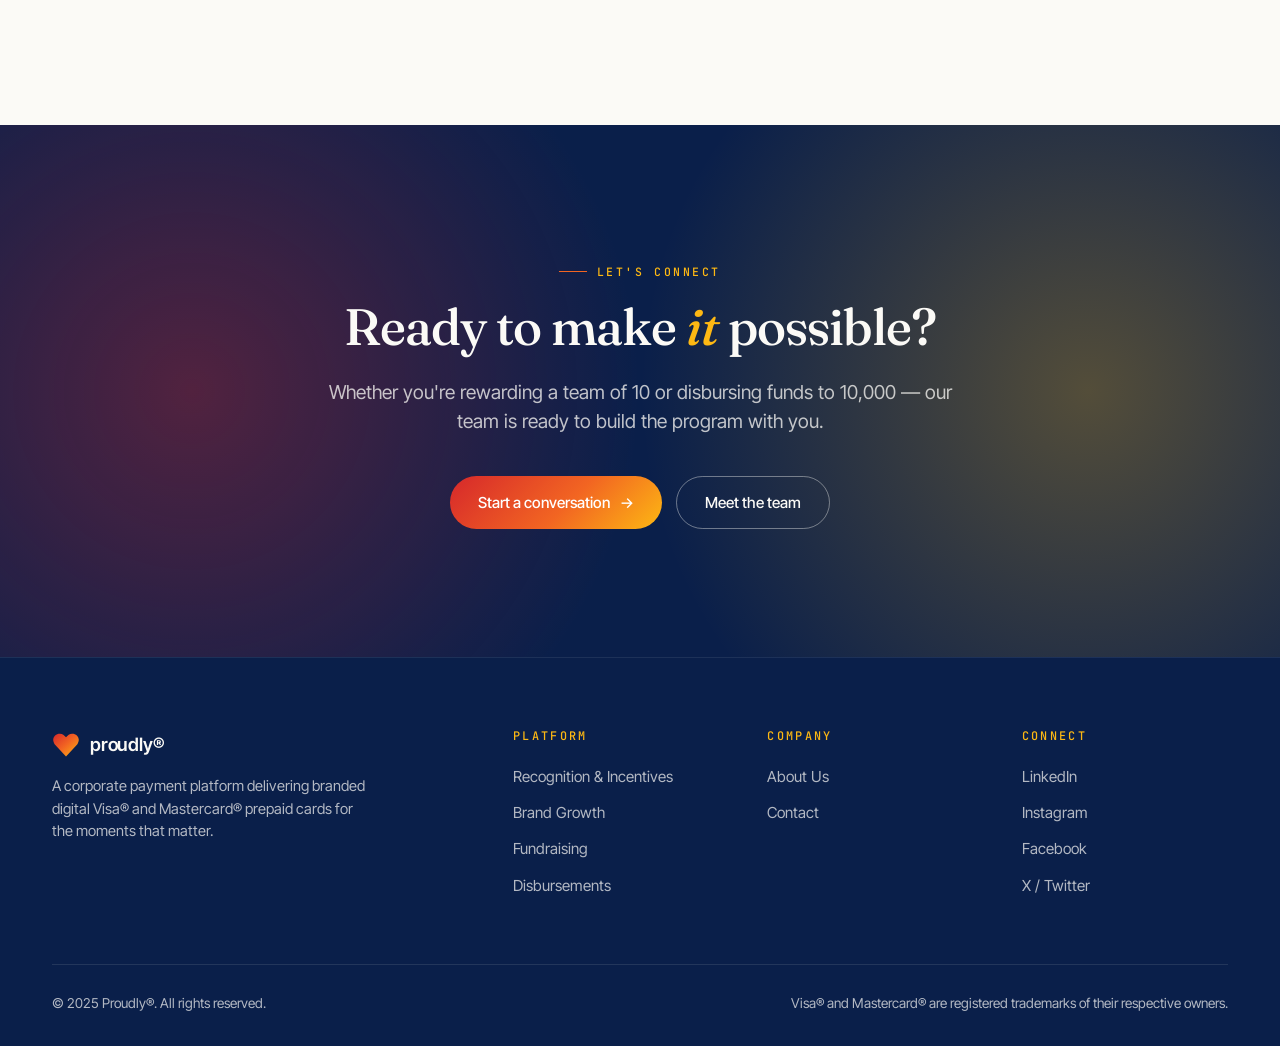
==== commit 6141ceaa: "Update index.html" ====
--- a/files/index.html
+++ b/files/index.html
@@ -66,7 +66,6 @@
     </svg>
 
     <div class="container hero-inner">
-      <span class="eyebrow reveal">FALL 2025 · PROUDLY PLATFORM</span>
       <h1 class="reveal d1" style="margin-top: 20px;">
         Proudly makes <em style="font-style: italic; color: var(--gold);">it</em> possible.
       </h1>
